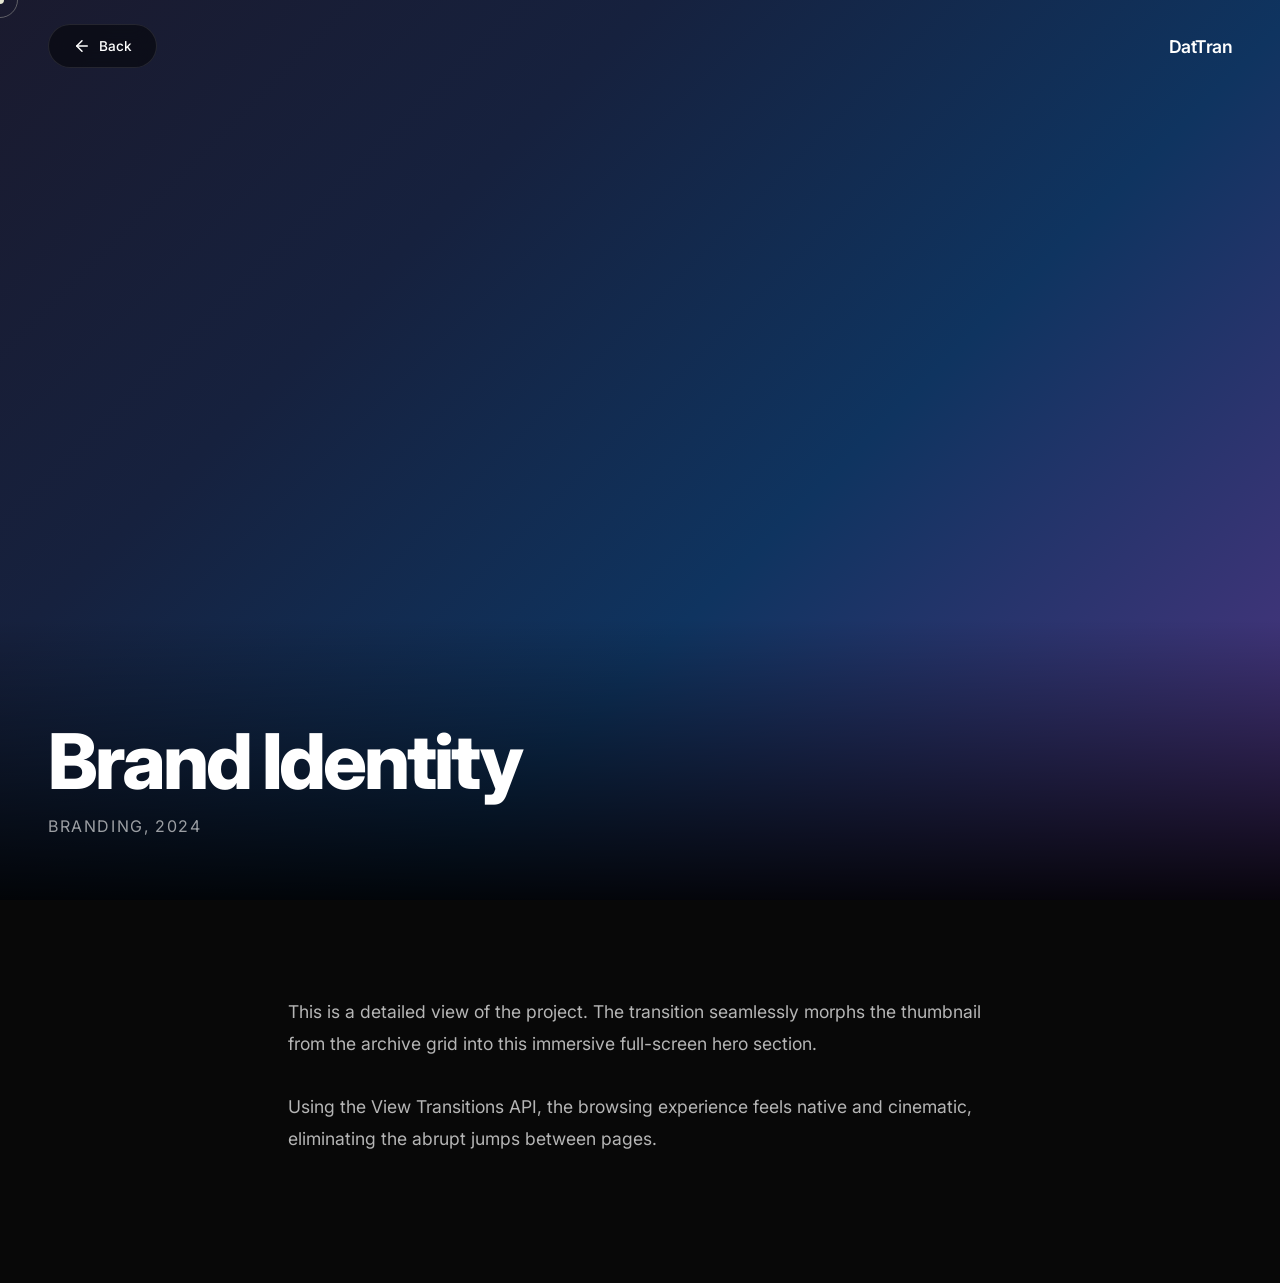
==== project-detail.html @ 558b8478 "Add files via upload" ====
<!DOCTYPE html>
<html lang="en">
<head>
  <meta charset="UTF-8" />
  <meta name="viewport" content="width=device-width, initial-scale=1.0" />
  <title>DatTran — Project Detail</title>
  
  <meta name="theme-color" content="#080808" id="meta-theme-color" />

  <link rel="preconnect" href="https://fonts.googleapis.com" />
  <link rel="preconnect" href="https://fonts.gstatic.com" crossorigin />
  <link href="https://fonts.googleapis.com/css2?family=Inter:ital,opsz,wght@0,14..32,100..900;1,14..32,100..900&display=swap" rel="stylesheet" />
  
  <style>
    *, *::before, *::after { box-sizing: border-box; margin: 0; padding: 0; }
    body { background: #080808; color: #fff; font-family: 'Inter', sans-serif; overflow-x: hidden; cursor: none; transition: background-color 0.5s ease, color 0.5s ease; }
    
    a:focus-visible, button:focus-visible, [tabindex]:focus-visible { outline: 2px solid #fff; outline-offset: 3px; border-radius: 2px; }

    /* ── CURSOR ── */
    #cursor-dot { position: fixed; pointer-events: none; z-index: 10002; width: 8px; height: 8px; border-radius: 50%; background: #fff; transform: translate(-50%, -50%); transition: opacity 0.3s, transform 0.2s, width 0.2s, height 0.2s, background-color 0.5s; mix-blend-mode: difference; }
    #cursor-ring { position: fixed; pointer-events: none; z-index: 10001; width: 36px; height: 36px; border-radius: 50%; border: 1px solid rgba(255, 255, 255, 0.35); transform: translate(-50%, -50%); transition: opacity 0.3s, width 0.2s, height 0.2s, border-color 0.5s; mix-blend-mode: difference; }
    #cursor-dot.hover { transform: translate(-50%, -50%) scale(1.8); }
    #cursor-ring.hover { width: 56px; height: 56px; }

    /* ── VIEW TRANSITIONS ── */
    @view-transition {
      navigation: auto;
    }
    ::view-transition-old(root),
    ::view-transition-new(root) {
      animation: none;
      mix-blend-mode: normal;
    }
    ::view-transition-old(project-thumb),
    ::view-transition-new(project-thumb) {
      animation-duration: 0.8s;
      animation-timing-function: cubic-bezier(0.16, 1, 0.3, 1);
    }

    /* ── NAV ── */
    nav { position: fixed; top: 0; left: 0; right: 0; z-index: 100; padding: 1.5rem 3rem; display: flex; align-items: center; justify-content: space-between; }
    .nav-logo { font-family: 'Inter', sans-serif; font-weight: 600; font-size: 1.1rem; color: #fff; letter-spacing: -0.03em; text-decoration: none; cursor: none; }
    
    .back-btn {
      display: inline-flex; align-items: center; gap: 0.5rem;
      background: rgba(0,0,0,0.5); backdrop-filter: blur(10px);
      padding: 0.75rem 1.5rem; border-radius: 9999px;
      color: #fff; text-decoration: none; font-size: 0.85rem;
      font-weight: 500; cursor: none; border: 1px solid rgba(255,255,255,0.1);
      transition: all 0.3s;
    }
    .back-btn:hover { background: #fff; color: #000; }

    /* ── HERO ── */
    .project-hero {
      width: 100vw;
      height: 100vh;
      position: relative;
      /* view-transition-name: project-thumb; */ /* Set dynamically via JS */
      background: #111; /* fallback */
    }

    .project-info {
      position: absolute;
      bottom: 0; left: 0; right: 0;
      padding: 6rem 3rem 4rem;
      background: linear-gradient(to top, rgba(0,0,0,0.9), transparent);
      z-index: 10;
    }

    .project-title {
      font-size: clamp(3rem, 6vw, 5rem);
      font-weight: 800;
      letter-spacing: -0.04em;
      margin-bottom: 0.5rem;
    }
    .project-meta {
      font-size: 1rem;
      color: rgba(255,255,255,0.6);
      font-weight: 400;
      text-transform: uppercase;
      letter-spacing: 0.1em;
    }

    .content-section {
      padding: 6rem 3rem;
      max-width: 800px;
      margin: 0 auto;
      font-size: 1.1rem;
      line-height: 1.8;
      color: rgba(255,255,255,0.7);
    }
    .content-section p { margin-bottom: 2rem; }

    /* ════ LIGHT MODE OVERRIDES ════ */
    [data-theme='light'] body { background-color: #f8fafc !important; color: #060b14 !important; }
    [data-theme='light'] .project-title, [data-theme='light'] .nav-logo { color: #060b14 !important; }
    [data-theme='light'] #cursor-dot { background: #060b14 !important; width: 5px; height: 5px; mix-blend-mode: normal !important; }
    [data-theme='light'] #cursor-ring { border-color: #060b14 !important; width: 24px; height: 24px; mix-blend-mode: normal !important; }
    [data-theme='light'] .project-info { background: linear-gradient(to top, rgba(248, 250, 252, 0.95), transparent) !important; }
    [data-theme='light'] .content-section { color: rgba(6,11,20,0.8); }
    [data-theme='light'] .back-btn { background: rgba(255,255,255,0.8); color: #000; border-color: rgba(0,0,0,0.1); }
    [data-theme='light'] .back-btn:hover { background: #000; color: #fff; }

  </style>
</head>
<body>
  <div id="cursor-ring"></div><div id="cursor-dot"></div>

  <nav>
    <a href="index.html" class="back-btn">
      <svg width="18" height="18" viewBox="0 0 24 24" fill="none" stroke="currentColor" stroke-width="2" stroke-linecap="round" stroke-linejoin="round"><line x1="19" y1="12" x2="5" y2="12"></line><polyline points="12 19 5 12 12 5"></polyline></svg>
      Back
    </a>
    <a href="index.html" class="nav-logo">DatTran</a>
  </nav>

  <div class="project-hero" id="project-hero">
    <div class="project-info">
      <h1 class="project-title" id="p-title">Project Title</h1>
      <div class="project-meta" id="p-meta">Category, 2024</div>
    </div>
  </div>

  <div class="content-section">
    <p>This is a detailed view of the project. The transition seamlessly morphs the thumbnail from the archive grid into this immersive full-screen hero section.</p>
    <p>Using the View Transitions API, the browsing experience feels native and cinematic, eliminating the abrupt jumps between pages.</p>
  </div>

  <script src="https://cdn.jsdelivr.net/npm/gsap@3.12.5/dist/gsap.min.js"></script>

  <script>
    // PROJECT DATA (Mô phỏng)
    const PROJECTS = {
      'brand-identity': { title: 'Brand Identity', meta: 'Branding, 2024', bg: 'linear-gradient(135deg, #1a1a2e 0%, #16213e 30%, #0f3460 60%, #533483 100%)' },
      'photo-composite': { title: 'Photo Composite', meta: 'Photography, 2024', bg: 'linear-gradient(160deg, #0d0d0d 0%, #1c1c1c 40%, #2d2d2d 100%)' },
      'noir-cosmetics': { title: 'Noir Cosmetics', meta: 'Retouch, 2024', bg: 'linear-gradient(200deg, #0a0a0a 0%, #111 30%, #1e1e1e 70%, #2a1a1a 100%)' },
      'motion-graphics': { title: 'Motion Graphics', meta: 'Motion, 2023', bg: 'linear-gradient(220deg, #0d1117 0%, #1a2332 50%, #0d1117 100%)' }
    };

    const urlParams = new URLSearchParams(window.location.search);
    const projectId = urlParams.get('id') || sessionStorage.getItem('_vtProjectId') || 'brand-identity';
    
    const project = PROJECTS[projectId];
    const hero = document.getElementById('project-hero');
    
    if (project) {
      document.getElementById('p-title').textContent = project.title;
      document.getElementById('p-meta').textContent = project.meta;
      hero.style.background = project.bg;
    }

    // Apply view transition name immediately so browser can match it during entry animation
    if (document.startViewTransition) {
      hero.style.viewTransitionName = 'project-thumb';
    } else {
      // Handle GSAP fallback entry animation
      gsap.fromTo(hero, {
        scale: 0.9, opacity: 0, borderRadius: '20px'
      }, {
        scale: 1, opacity: 1, borderRadius: '0px',
        duration: 0.6, ease: 'power3.out'
      });
    }

    // THEME SYNC
    let currentTheme = localStorage.getItem('theme') || 'dark';
    document.documentElement.setAttribute('data-theme', currentTheme);

    // CURSOR
    const dot = document.getElementById('cursor-dot'); const ring = document.getElementById('cursor-ring');
    let mx = -300, my = -300, rx = -300, ry = -300; let rafId = null;
    document.addEventListener('mousemove', e => { mx = e.clientX; my = e.clientY; dot.style.left = mx + 'px'; dot.style.top  = my + 'px'; if (!rafId) rafId = requestAnimationFrame(tick); });
    document.querySelectorAll('a, button').forEach(el => { el.addEventListener('mouseenter', () => { ring.classList.add('hover'); dot.classList.add('hover'); }); el.addEventListener('mouseleave', () => { ring.classList.remove('hover'); dot.classList.remove('hover'); }); });
    function tick() { rx += (mx - rx) * 0.18; ry += (my - ry) * 0.18; ring.style.left = rx + 'px'; ring.style.top = ry + 'px'; rafId = (Math.abs(mx - rx) < 0.5 && Math.abs(my - ry) < 0.5) ? null : requestAnimationFrame(tick); }
  </script>
</body>
</html>
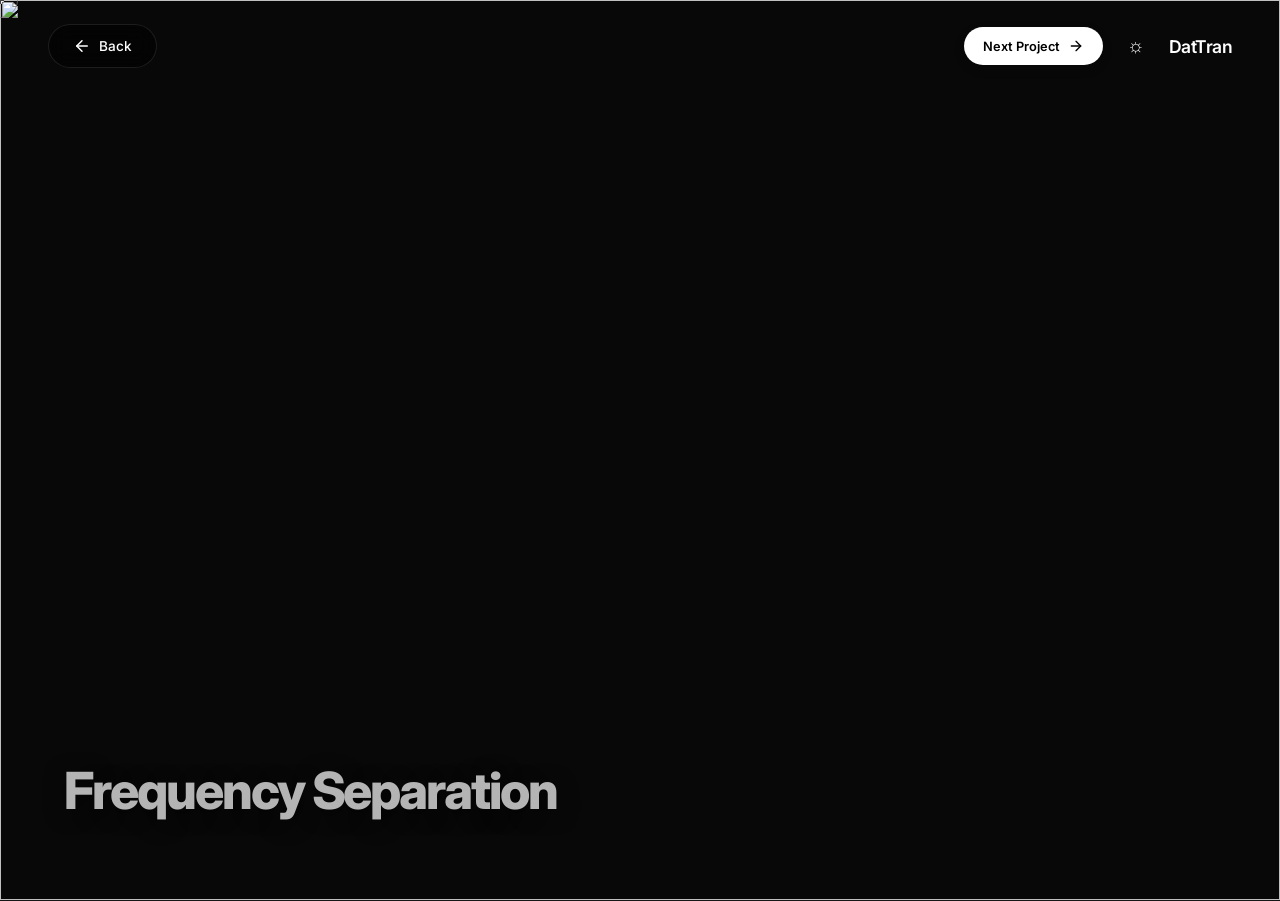
==== commit 858ebab0: "Update project-detail.html" ====
--- a/project-detail.html
+++ b/project-detail.html
@@ -3,6 +3,7 @@
 <head>
   <meta charset="UTF-8" />
   <meta name="viewport" content="width=device-width, initial-scale=1.0" />
+  <meta name="view-transition" content="same-origin" />
   <title>DatTran — Project Detail</title>
   
   <meta name="theme-color" content="#080808" id="meta-theme-color" />
@@ -85,7 +86,7 @@
 
     .content-section {
       padding: 6rem 3rem;
-      max-width: 800px;
+      max-width: 1200px;
       margin: 0 auto;
       font-size: 1.1rem;
       line-height: 1.8;
@@ -103,70 +104,384 @@
     [data-theme='light'] .back-btn { background: rgba(255,255,255,0.8); color: #000; border-color: rgba(0,0,0,0.1); }
     [data-theme='light'] .back-btn:hover { background: #000; color: #fff; }
 
+    /* ── NEXT PROJECT SECTION ── */
+    .next-project-container {
+      text-align: right;
+      padding: 4rem 3rem;
+      border-top: 1px solid rgba(255,255,255,0.1);
+    }
+    [data-theme='light'] .next-project-container {
+      border-top: 1px solid rgba(0,0,0,0.05);
+    }
+    .next-project-btn {
+      display: inline-flex;
+      align-items: center;
+      justify-content: center;
+      background: #fff;
+      color: #000;
+      padding: 1rem 2.5rem;
+      border-radius: 9999px;
+      text-decoration: none;
+      font-weight: 600;
+      font-size: 1.1rem;
+      cursor: none;
+      transition: all 0.3s;
+    }
+    .next-project-btn svg {
+      transition: transform 0.3s ease;
+    }
+    .next-project-btn:hover {
+      background: #ddd;
+      transform: translateY(-2px);
+    }
+    .next-project-btn:hover svg {
+      transform: translateX(6px);
+    }
+    [data-theme='light'] .next-project-btn {
+      background: #000;
+      color: #fff;
+    }
+    [data-theme='light'] .next-project-btn:hover {
+      background: #333;
+    }
+
+    .next-btn-nav {
+      display: inline-flex; align-items: center; gap: 0.5rem;
+      background: #fff; color: #000;
+      padding: 0.7rem 1.2rem; border-radius: 9999px;
+      text-decoration: none; font-size: 0.8rem;
+      font-weight: 600; cursor: none;
+      transition: all 0.3s;
+      box-shadow: 0 4px 12px rgba(0,0,0,0.1);
+    }
+    .next-btn-nav:hover { background: #ddd; transform: translateY(-1px); }
+    .next-btn-nav svg { transition: transform 0.3s ease; }
+    .next-btn-nav:hover svg { transform: translateX(3px); }
+    
+    [data-theme='light'] .next-btn-nav { background: #000; color: #fff; }
+    [data-theme='light'] .next-btn-nav:hover { background: #333; }
+
+    .project-page-section {
+      border-bottom: 1px solid rgba(255,255,255,0.05);
+    }
+    [data-theme='light'] .project-page-section {
+      border-bottom: 1px solid rgba(0,0,0,0.05);
+    }
+
+    /* ── BEHANCE STYLE LAYOUT ── */
+    .case-study-intro {
+      text-align: center;
+      margin: 4rem 0;
+    }
+    .case-meta {
+      font-size: 0.8rem;
+      text-transform: uppercase;
+      letter-spacing: 0.3em;
+      opacity: 0.5;
+      margin-bottom: 1rem;
+    }
+    .case-desc {
+      font-size: 1.2rem;
+      font-style: italic;
+      color: rgba(255,255,255,0.8);
+      max-width: 600px;
+      margin: 0 auto;
+    }
+    [data-theme='light'] .case-desc { color: rgba(0,0,0,0.6); }
+
+    .case-study-roll {
+      display: flex;
+      flex-direction: column;
+      gap: 2rem;
+      width: 100%;
+      max-width: 1100px;
+      margin: 4rem auto;
+    }
+    .case-img {
+      width: 100%;
+      height: auto;
+      display: block;
+      /* transition for smooth loading */
+      opacity: 0;
+      transform: translateY(20px);
+      transition: all 0.8s cubic-bezier(0.16, 1, 0.3, 1);
+    }
+    .case-img.visible {
+      opacity: 1;
+      transform: translateY(0);
+    }
+
+    .behance-embed-container {
+      width: 100%;
+      margin-top: 3rem;
+      border-radius: 12px;
+      overflow: hidden;
+      background: #0f0f0f;
+      border: 1px solid rgba(255,255,255,0.1);
+    }
+    .behance-embed-container iframe {
+      width: 100%;
+      height: 600px; /* Standard height for Behance embeds */
+      border: none;
+      display: block;
+    }
+    [data-theme='light'] .behance-embed-container {
+      background: #fff;
+      border-color: rgba(0,0,0,0.1);
+    }
+
   </style>
 </head>
 <body>
   <div id="cursor-ring"></div><div id="cursor-dot"></div>
 
   <nav>
-    <a href="index.html" class="back-btn">
+    <a href="#" class="back-btn" onclick="handleBackNavigation(event)">
       <svg width="18" height="18" viewBox="0 0 24 24" fill="none" stroke="currentColor" stroke-width="2" stroke-linecap="round" stroke-linejoin="round"><line x1="19" y1="12" x2="5" y2="12"></line><polyline points="12 19 5 12 12 5"></polyline></svg>
       Back
     </a>
-    <a href="index.html" class="nav-logo">DatTran</a>
+
+    <div style="display: flex; align-items: center; gap: 1.5rem;">
+      <div id="nav-next-container"></div>
+      <button id="theme-toggle" style="background: transparent; border: none; color: inherit; cursor: none; font-size: 1.2rem; display: flex; align-items: center; justify-content: center;" aria-label="Toggle Theme">
+        <span id="theme-icon">☼</span>
+      </button>
+      <a href="index.html" class="nav-logo" onclick="handleBackNavigation(event)">DatTran</a>
+    </div>
   </nav>
 
-  <div class="project-hero" id="project-hero">
-    <div class="project-info">
-      <h1 class="project-title" id="p-title">Project Title</h1>
-      <div class="project-meta" id="p-meta">Category, 2024</div>
-    </div>
+  <div id="all-projects-container">
+    <!-- Projects will be rendered here via JS -->
   </div>
 
-  <div class="content-section">
-    <p>This is a detailed view of the project. The transition seamlessly morphs the thumbnail from the archive grid into this immersive full-screen hero section.</p>
-    <p>Using the View Transitions API, the browsing experience feels native and cinematic, eliminating the abrupt jumps between pages.</p>
-  </div>
-
   <script src="https://cdn.jsdelivr.net/npm/gsap@3.12.5/dist/gsap.min.js"></script>
 
   <script>
-    // PROJECT DATA (Mô phỏng)
+    function handleBackNavigation(e) {
+      e.preventDefault();
+      if (document.referrer && document.referrer.includes(window.location.host)) {
+        window.history.back();
+      } else {
+        window.location.href = 'index.html';
+      }
+    }
+
     const PROJECTS = {
-      'brand-identity': { title: 'Brand Identity', meta: 'Branding, 2024', bg: 'linear-gradient(135deg, #1a1a2e 0%, #16213e 30%, #0f3460 60%, #533483 100%)' },
-      'photo-composite': { title: 'Photo Composite', meta: 'Photography, 2024', bg: 'linear-gradient(160deg, #0d0d0d 0%, #1c1c1c 40%, #2d2d2d 100%)' },
-      'noir-cosmetics': { title: 'Noir Cosmetics', meta: 'Retouch, 2024', bg: 'linear-gradient(200deg, #0a0a0a 0%, #111 30%, #1e1e1e 70%, #2a1a1a 100%)' },
-      'motion-graphics': { title: 'Motion Graphics', meta: 'Motion, 2023', bg: 'linear-gradient(220deg, #0d1117 0%, #1a2332 50%, #0d1117 100%)' }
+      'project-1': { 
+        title: 'Frequency Separation', 
+        meta: 'RETOUCH, 2024', 
+        img: 'https://raw.githubusercontent.com/minhdat0801/porfolio/main/14%20colour%20copy.jpg',
+        content: `
+          <div style="width: 100vw; margin-left: calc(50% - 50vw); height: 100vh; display: flex; justify-content: center; align-items: center; position: relative;">
+            <img src="https://github.com/minhdat0801/porfolio/blob/main/2222.gif?raw=true" class="case-img" style="width: 100%; height: 100%; object-fit: contain;" />
+            <div style="position: absolute; bottom: 4rem; left: 4rem; z-index: 10;">
+              <h1 class="project-title" style="margin: 0; font-size: clamp(2rem, 4vw, 3.5rem); text-shadow: 0 4px 20px rgba(0,0,0,0.5);">Frequency Separation</h1>
+            </div>
+          </div>
+        `
+      },
+      'project-2': { 
+        title: 'Contouring', 
+        meta: 'RETOUCH, 2024', 
+        img: 'https://raw.githubusercontent.com/minhdat0801/porfolio/main/9%20contouring%20copy.jpg',
+        content: `
+          <div style="width: 100vw; margin-left: calc(50% - 50vw); height: 100vh; display: flex; justify-content: center; align-items: center; position: relative;">
+            <img src="https://github.com/minhdat0801/porfolio/blob/main/11111.gif?raw=true" class="case-img" style="width: 100%; height: 100%; object-fit: contain;" />
+            <div style="position: absolute; bottom: 4rem; left: 4rem; z-index: 10;">
+              <h1 class="project-title" style="margin: 0; font-size: clamp(2rem, 4vw, 3.5rem); text-shadow: 0 4px 20px rgba(0,0,0,0.5);">Contouring</h1>
+            </div>
+          </div>
+        `
+      },
+      'project-3': { 
+        title: 'Photo Composite', 
+        meta: 'ADVERTISING, 2024', 
+        img: 'https://raw.githubusercontent.com/minhdat0801/porfolio/main/29.png',
+        content: `
+          <div style="width: 100vw; margin-left: calc(50% - 50vw); height: 100vh; display: flex; justify-content: center; align-items: center; position: relative;">
+            <img src="https://mir-s3-cdn-cf.behance.net/project_modules/disp/202e9d212689829.673ef636bc64e.gif" class="case-img" style="width: 100%; height: 100%; object-fit: contain;" />
+            <div style="position: absolute; bottom: 4rem; left: 4rem; z-index: 10;">
+              <h1 class="project-title" style="margin: 0; font-size: clamp(2rem, 4vw, 3.5rem); text-shadow: 0 4px 20px rgba(0,0,0,0.5);">Photo Composite</h1>
+            </div>
+          </div>
+        `
+      },
+      'project-4': { 
+        title: 'Advertising Artwork', 
+        meta: 'ADVERTISING, 2024', 
+        img: 'https://raw.githubusercontent.com/minhdat0801/porfolio/main/Tr%E1%BA%A7n%20Minh%20%C4%90%E1%BA%A1t%20SE182104.png',
+        content: `
+          <div style="width: 100vw; margin-left: calc(50% - 50vw); height: 100vh; display: flex; justify-content: center; align-items: center; position: relative;">
+            <img src="https://mir-s3-cdn-cf.behance.net/project_modules/disp/35b970212689829.673ef636bbf87.gif" class="case-img" style="width: 100%; height: 100%; object-fit: contain;" />
+            <div style="position: absolute; bottom: 4rem; left: 4rem; z-index: 10;">
+              <h1 class="project-title" style="margin: 0; font-size: clamp(2rem, 4vw, 3.5rem); text-shadow: 0 4px 20px rgba(0,0,0,0.5);">Advertising Artwork</h1>
+            </div>
+          </div>
+        `
+      },
+      'john-wick-cosplay': { 
+        title: 'JOHN WICK COSPLAY', 
+        meta: 'PHOTOGRAPHY, STUDIO, 2024', 
+        img: 'https://mir-s3-cdn-cf.behance.net/project_modules/1400/5b7e96192887941.673ec491cda1b.jpg',
+        content: `
+          <div class="case-study-roll">
+            <img src="https://mir-s3-cdn-cf.behance.net/project_modules/1400/5b7e96192887941.673ec491cda1b.jpg" class="case-img" />
+            <img src="https://mir-s3-cdn-cf.behance.net/project_modules/1400/bd6849192887941.673e34acc06d5.jpg" class="case-img" />
+            <img src="https://mir-s3-cdn-cf.behance.net/project_modules/1400/67353d192887941.673e34acc18b2.jpg" class="case-img" />
+            <img src="https://mir-s3-cdn-cf.behance.net/project_modules/1400/fd50ec192887941.673e34acc209a.jpg" class="case-img" />
+            <img src="https://mir-s3-cdn-cf.behance.net/project_modules/1400/aaca01192887941.673e34acc28fa.jpg" class="case-img" />
+            <img src="https://mir-s3-cdn-cf.behance.net/project_modules/1400/7fbf00192887941.673e34acc0e3b.jpg" class="case-img" />
+          </div>
+        `
+      },
+      'project-6': { 
+        title: '2024 INFOGRAPHIC DESIGN', 
+        meta: 'INFOGRAPHIC, DATA VISUALIZATION, 2024', 
+        img: 'https://mir-s3-cdn-cf.behance.net/project_modules/1400/9a2337203584565.6752726375504.png',
+        content: `
+          <div class="case-study-roll">
+            <img src="https://mir-s3-cdn-cf.behance.net/project_modules/1400/9a2337203584565.6752726375504.png" class="case-img" />
+            <img src="https://mir-s3-cdn-cf.behance.net/project_modules/1400/db1863203584565.6752726376430.png" class="case-img" />
+            <img src="https://mir-s3-cdn-cf.behance.net/project_modules/1400/ef1243203584565.675275ba245b4.png" class="case-img" />
+            <img src="https://mir-s3-cdn-cf.behance.net/project_modules/1400/ccd8cc203584565.675275ba24ff7.png" class="case-img" />
+            <img src="https://mir-s3-cdn-cf.behance.net/project_modules/1400/9d470c203584565.669971db3a6d2.jpg" class="case-img" />
+            <img src="https://mir-s3-cdn-cf.behance.net/project_modules/1400/5ec682203584565.675275bb3accd.png" class="case-img" />
+            <img src="https://mir-s3-cdn-cf.behance.net/project_modules/1400/873eeb203584565.6752726375f48.png" class="case-img" />
+            <img src="https://mir-s3-cdn-cf.behance.net/project_modules/1400/8cb905203584565.6752726375a57.png" class="case-img" />
+            <img src="https://mir-s3-cdn-cf.behance.net/project_modules/1400/a019dc203584565.675275bb3b9be.png" class="case-img" />
+            <img src="https://mir-s3-cdn-cf.behance.net/project_modules/1400/45e61d203584565.675275bb3b45e.png" class="case-img" />
+          </div>
+        `
+      },
+      'project-7': { 
+        title: 'APPASTA BRAND IDENTITY', 
+        meta: 'BRANDING, 2024', 
+        img: 'https://mir-s3-cdn-cf.behance.net/project_modules/1400/d9d4ba203180295.66999a92c7b7e.png',
+        content: `
+          <div class="case-study-roll">
+            <img src="https://mir-s3-cdn-cf.behance.net/project_modules/1400/d9d091203180295.6695b7602f46e.gif" class="case-img" />
+            <img src="https://mir-s3-cdn-cf.behance.net/project_modules/1400/d9d4ba203180295.66999a92c7b7e.png" class="case-img" />
+            <img src="https://mir-s3-cdn-cf.behance.net/project_modules/1400/6dbbe6203180295.669997564a4a4.png" class="case-img" />
+            <img src="https://mir-s3-cdn-cf.behance.net/project_modules/1400/68478e203180295.669611cdaa6cf.png" class="case-img" />
+            <img src="https://mir-s3-cdn-cf.behance.net/project_modules/1400/e7d041203180295.6699533fa0123.jpg" class="case-img" />
+            <img src="https://mir-s3-cdn-cf.behance.net/project_modules/1400/bccf49203180295.6699379631939.png" class="case-img" />
+          </div>
+        `
+      },
+      'project-8': { 
+        title: 'Die With A Smile (Lyrics Video)', 
+        meta: 'MOTION GRAPHICS, LYRIC VIDEO, 2024', 
+        img: 'https://mir-s3-cdn-cf.behance.net/project_modules/1400/29626c211853067.672af12e553b1.png',
+        content: `
+          <div class="case-study-roll">
+            <div class="video-container" style="width: 100%; max-width: 1400px; aspect-ratio: 16/9; margin: 0 auto 2rem; background: #000; border-radius: 8px; overflow: hidden;">
+              <iframe width="100%" height="100%" src="https://www.youtube.com/embed/GHyeCRcLLj0?si=wYpZZwQvZywWFY0a" title="YouTube video player" frameborder="0" allow="accelerometer; autoplay; clipboard-write; encrypted-media; gyroscope; picture-in-picture; web-share" referrerpolicy="strict-origin-when-cross-origin" allowfullscreen></iframe>
+            </div>
+            <div style="text-align: center; margin-bottom: 3rem; margin-top: -1rem;">
+              <a href="https://www.youtube.com/watch?v=GHyeCRcLLj0" target="_blank" style="color: rgba(255,255,255,0.4); font-size: 0.8rem; text-decoration: underline;">Video not playing? Watch on YouTube ↗</a>
+            </div>
+            <img src="https://mir-s3-cdn-cf.behance.net/project_modules/1400/29626c211853067.672af12e553b1.png" class="case-img" />
+            <img src="https://mir-s3-cdn-cf.behance.net/project_modules/1400/fb867d211853067.6741fe68de35f.gif" class="case-img" />
+            <img src="https://mir-s3-cdn-cf.behance.net/project_modules/1400/26fe5b211853067.6741fe68dec5a.gif" class="case-img" />
+            <img src="https://mir-s3-cdn-cf.behance.net/project_modules/1400/f0b2d8211853067.6741fe68df15c.gif" class="case-img" />
+            <img src="https://mir-s3-cdn-cf.behance.net/project_modules/1400/d92d1c211853067.6741fe6a900ad.gif" class="case-img" />
+            <img src="https://mir-s3-cdn-cf.behance.net/project_modules/1400/a09b52211853067.6741fe6a90541.gif" class="case-img" />
+            <img src="https://mir-s3-cdn-cf.behance.net/project_modules/1400/e7c8a4211853067.6741fe6a909e6.gif" class="case-img" />
+            <img src="https://mir-s3-cdn-cf.behance.net/project_modules/1400/5be1f8211853067.6741fe6b63a98.gif" class="case-img" />
+            <img src="https://mir-s3-cdn-cf.behance.net/project_modules/1400/f8febb211853067.6741fe6b63f08.gif" class="case-img" />
+          </div>
+        `
+      }
     };
 
+    const PROJECT_ORDER = [
+      'project-1', 'project-2', 'project-3', 'project-4', 
+      'john-wick-cosplay', 'project-6', 'project-7', 'project-8'
+    ];
+
     const urlParams = new URLSearchParams(window.location.search);
-    const projectId = urlParams.get('id') || sessionStorage.getItem('_vtProjectId') || 'brand-identity';
-    
-    const project = PROJECTS[projectId];
-    const hero = document.getElementById('project-hero');
-    
-    if (project) {
-      document.getElementById('p-title').textContent = project.title;
-      document.getElementById('p-meta').textContent = project.meta;
-      hero.style.background = project.bg;
-    }
-
-    // Apply view transition name immediately so browser can match it during entry animation
-    if (document.startViewTransition) {
-      hero.style.viewTransitionName = 'project-thumb';
-    } else {
-      // Handle GSAP fallback entry animation
-      gsap.fromTo(hero, {
-        scale: 0.9, opacity: 0, borderRadius: '20px'
-      }, {
-        scale: 1, opacity: 1, borderRadius: '0px',
-        duration: 0.6, ease: 'power3.out'
-      });
-    }
-
-    // THEME SYNC
+    let targetId = urlParams.get('id') || sessionStorage.getItem('_vtProjectId') || PROJECT_ORDER[0];
+
+    // Ensure the ID exists, fallback to first project
+    if (!PROJECTS[targetId]) {
+      targetId = PROJECT_ORDER[0];
+    }
+
+    const p = PROJECTS[targetId];
+    const container = document.getElementById('all-projects-container');
+
+    // Find the next project for the "Next Project" section
+    const currentIndex = PROJECT_ORDER.indexOf(targetId);
+    const nextIndex = (currentIndex + 1) % PROJECT_ORDER.length;
+    const nextProjectId = PROJECT_ORDER[nextIndex];
+    const nextProject = PROJECTS[nextProjectId];
+
+    // Render only the specific project
+    const section = document.createElement('div');
+    section.className = 'project-page-section';
+    section.id = `project-${targetId}`;
+    section.innerHTML = `
+      <div class="content-section" style="padding-top: 0; padding-bottom: 0;">
+        ${p.content ? p.content : `
+          <div style="width: 100vw; margin-left: calc(50% - 50vw); min-height: 100vh; display: flex; justify-content: center; align-items: center; background: #080808; position: relative;">
+            <img src="${p.img}" class="case-img" style="width: 100%; height: auto; max-height: 100vh; object-fit: contain;" />
+            <div style="position: absolute; bottom: 4rem; left: 4rem; z-index: 10;">
+              <h1 class="project-title" style="margin: 0; font-size: clamp(2rem, 4vw, 3.5rem); text-shadow: 0 4px 20px rgba(0,0,0,0.5);">${p.title}</h1>
+            </div>
+          </div>
+        `}
+        ${p.behanceUrl ? `
+          <div class="behance-embed-container">
+            <iframe src="${p.behanceUrl}" allowfullscreen lazyload title="${p.title} on Behance"></iframe>
+          </div>
+        ` : ''}
+      </div>
+    `;
+    container.appendChild(section);
+
+    // Render Next Project Button in Nav
+    const navNextContainer = document.getElementById('nav-next-container');
+    if (navNextContainer) {
+      navNextContainer.innerHTML = `
+        <a href="project-detail.html?id=${nextProjectId}" class="next-btn-nav" onclick="navigateToNext(event, '${nextProjectId}')">
+          Next Project
+          <svg width="16" height="16" viewBox="0 0 24 24" fill="none" stroke="currentColor" stroke-width="2" stroke-linecap="round" stroke-linejoin="round"><line x1="5" y1="12" x2="19" y2="12"></line><polyline points="12 5 19 12 12 19"></polyline></svg>
+        </a>
+      `;
+    }
+
+    function navigateToNext(e, id) {
+      e.preventDefault();
+      sessionStorage.setItem('_vtProjectId', id);
+      window.location.href = `project-detail.html?id=${id}`;
+    }
+
+    const heroElement = section.querySelector('.project-hero') || section.querySelector('.case-img');
+    if (heroElement) {
+      if (document.startViewTransition) {
+        heroElement.style.viewTransitionName = 'project-thumb';
+      } else {
+        gsap.fromTo(heroElement, { scale: 0.9, opacity: 0 }, { scale: 1, opacity: 1, duration: 0.6, ease: 'power3.out' });
+      }
+    }
+
+    window.scrollTo(0, 0);
+
+    // THEME SYNC & TOGGLE
     let currentTheme = localStorage.getItem('theme') || 'dark';
     document.documentElement.setAttribute('data-theme', currentTheme);
+    const themeToggle = document.getElementById('theme-toggle');
+    const themeIcon = document.getElementById('theme-icon');
+    if (themeIcon) themeIcon.textContent = currentTheme === 'dark' ? '☼' : '☾';
+
+    if (themeToggle) {
+      themeToggle.addEventListener('click', () => {
+        currentTheme = currentTheme === 'dark' ? 'light' : 'dark';
+        document.documentElement.setAttribute('data-theme', currentTheme);
+        localStorage.setItem('theme', currentTheme);
+        themeIcon.textContent = currentTheme === 'dark' ? '☼' : '☾';
+      });
+    }
 
     // CURSOR
     const dot = document.getElementById('cursor-dot'); const ring = document.getElementById('cursor-ring');
@@ -174,6 +489,17 @@
     document.addEventListener('mousemove', e => { mx = e.clientX; my = e.clientY; dot.style.left = mx + 'px'; dot.style.top  = my + 'px'; if (!rafId) rafId = requestAnimationFrame(tick); });
     document.querySelectorAll('a, button').forEach(el => { el.addEventListener('mouseenter', () => { ring.classList.add('hover'); dot.classList.add('hover'); }); el.addEventListener('mouseleave', () => { ring.classList.remove('hover'); dot.classList.remove('hover'); }); });
     function tick() { rx += (mx - rx) * 0.18; ry += (my - ry) * 0.18; ring.style.left = rx + 'px'; ring.style.top = ry + 'px'; rafId = (Math.abs(mx - rx) < 0.5 && Math.abs(my - ry) < 0.5) ? null : requestAnimationFrame(tick); }
+
+    // Intersection Observer for case study images
+    const caseImgObserver = new IntersectionObserver((entries) => {
+      entries.forEach(entry => {
+        if (entry.isIntersecting) {
+          entry.target.classList.add('visible');
+        }
+      });
+    }, { threshold: 0.1 });
+
+    document.querySelectorAll('.case-img').forEach(img => caseImgObserver.observe(img));
   </script>
 </body>
 </html>
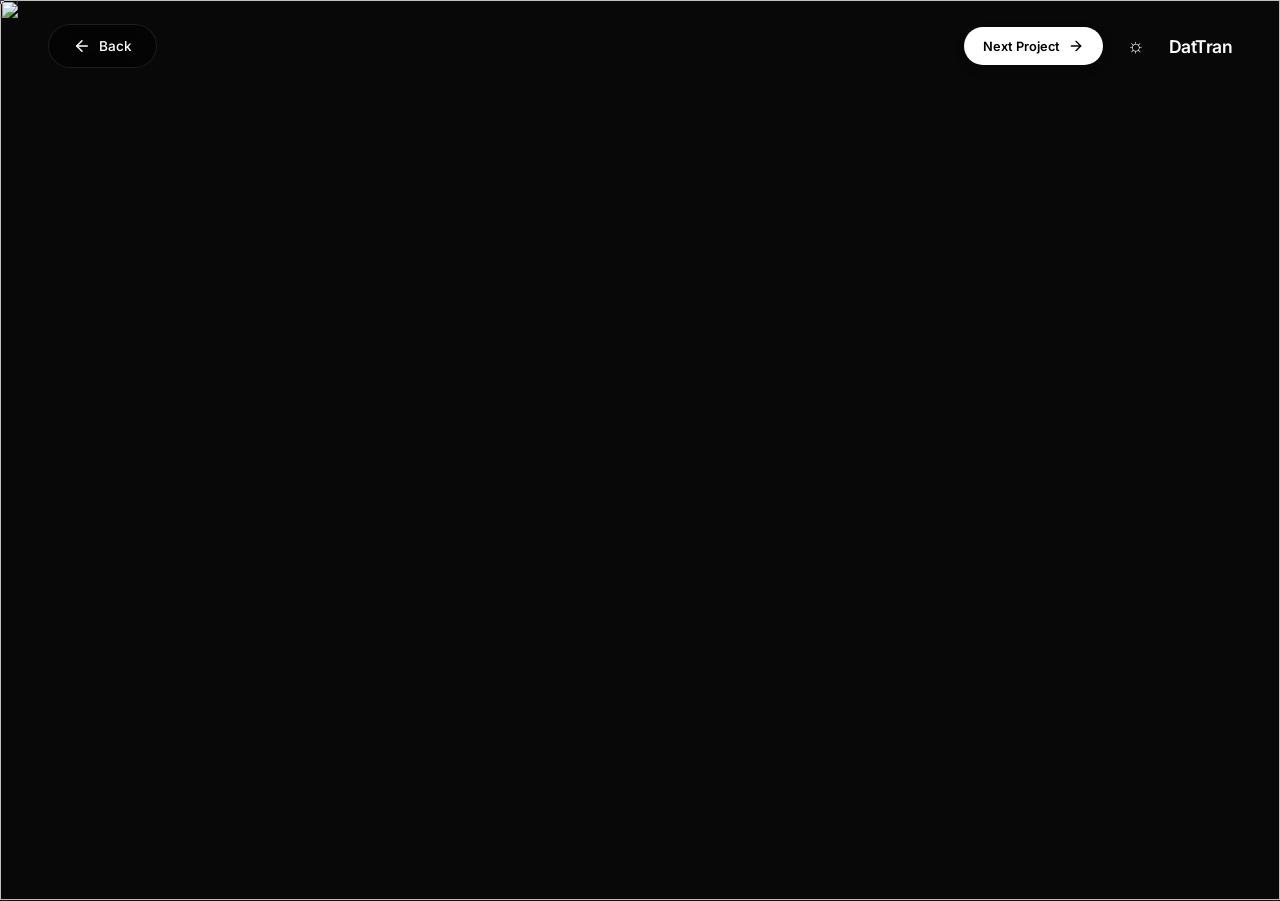
==== commit 52bd2829: "Update project-detail.html" ====
--- a/project-detail.html
+++ b/project-detail.html
@@ -230,6 +230,41 @@
       border-color: rgba(0,0,0,0.1);
     }
 
+    /* ════ MOBILE RESPONSIVENESS ════ */
+    @media (max-width: 768px) {
+      nav { padding: 1rem 1.5rem; }
+      .project-info { padding: 4rem 1.5rem 2rem; }
+      .project-title { font-size: clamp(2rem, 8vw, 3.5rem) !important; }
+      .content-section { padding: 3rem 1.5rem; }
+      .next-project-container { padding: 2rem 1.5rem; text-align: center; }
+      
+      /* Hide custom cursor on mobile */
+      #cursor-dot, #cursor-ring { display: none !important; }
+      body, a, button, .back-btn, .next-btn-nav, .nav-logo { cursor: auto !important; }
+
+      .case-study-intro { margin: 2rem 1.5rem; }
+      .case-study-roll { gap: 1rem; margin: 2rem auto; }
+      
+      /* Make sure Behance embed fits */
+      .behance-embed-container iframe { height: 400px; }
+      
+      /* Adjust nav logo & controls for tight space */
+      .nav-logo { font-size: 1rem; }
+      .back-btn { padding: 0.5rem 1rem; font-size: 0.8rem; }
+      
+      /* Next project nav button text wrap/scale */
+      .next-btn-nav { padding: 0.5rem 1rem; font-size: 0.75rem; }
+      
+      /* Adjust inline font sizes for mobile if they were hardcoded */
+      div[style*="font-size: clamp"] h1 { font-size: clamp(1.8rem, 6vw, 2.5rem) !important; }
+    }
+    
+    @media (max-width: 480px) {
+      .project-title { font-size: clamp(1.8rem, 10vw, 2.5rem) !important; }
+      .content-section { font-size: 1rem; }
+      .behance-embed-container iframe { height: 300px; }
+    }
+
   </style>
 </head>
 <body>
@@ -274,9 +309,6 @@
         content: `
           <div style="width: 100vw; margin-left: calc(50% - 50vw); height: 100vh; display: flex; justify-content: center; align-items: center; position: relative;">
             <img src="https://github.com/minhdat0801/porfolio/blob/main/2222.gif?raw=true" class="case-img" style="width: 100%; height: 100%; object-fit: contain;" />
-            <div style="position: absolute; bottom: 4rem; left: 4rem; z-index: 10;">
-              <h1 class="project-title" style="margin: 0; font-size: clamp(2rem, 4vw, 3.5rem); text-shadow: 0 4px 20px rgba(0,0,0,0.5);">Frequency Separation</h1>
-            </div>
           </div>
         `
       },
@@ -287,9 +319,6 @@
         content: `
           <div style="width: 100vw; margin-left: calc(50% - 50vw); height: 100vh; display: flex; justify-content: center; align-items: center; position: relative;">
             <img src="https://github.com/minhdat0801/porfolio/blob/main/11111.gif?raw=true" class="case-img" style="width: 100%; height: 100%; object-fit: contain;" />
-            <div style="position: absolute; bottom: 4rem; left: 4rem; z-index: 10;">
-              <h1 class="project-title" style="margin: 0; font-size: clamp(2rem, 4vw, 3.5rem); text-shadow: 0 4px 20px rgba(0,0,0,0.5);">Contouring</h1>
-            </div>
           </div>
         `
       },
@@ -300,9 +329,6 @@
         content: `
           <div style="width: 100vw; margin-left: calc(50% - 50vw); height: 100vh; display: flex; justify-content: center; align-items: center; position: relative;">
             <img src="https://mir-s3-cdn-cf.behance.net/project_modules/disp/202e9d212689829.673ef636bc64e.gif" class="case-img" style="width: 100%; height: 100%; object-fit: contain;" />
-            <div style="position: absolute; bottom: 4rem; left: 4rem; z-index: 10;">
-              <h1 class="project-title" style="margin: 0; font-size: clamp(2rem, 4vw, 3.5rem); text-shadow: 0 4px 20px rgba(0,0,0,0.5);">Photo Composite</h1>
-            </div>
           </div>
         `
       },
@@ -313,9 +339,6 @@
         content: `
           <div style="width: 100vw; margin-left: calc(50% - 50vw); height: 100vh; display: flex; justify-content: center; align-items: center; position: relative;">
             <img src="https://mir-s3-cdn-cf.behance.net/project_modules/disp/35b970212689829.673ef636bbf87.gif" class="case-img" style="width: 100%; height: 100%; object-fit: contain;" />
-            <div style="position: absolute; bottom: 4rem; left: 4rem; z-index: 10;">
-              <h1 class="project-title" style="margin: 0; font-size: clamp(2rem, 4vw, 3.5rem); text-shadow: 0 4px 20px rgba(0,0,0,0.5);">Advertising Artwork</h1>
-            </div>
           </div>
         `
       },
@@ -335,60 +358,41 @@
         `
       },
       'project-6': { 
+        title: 'Die With A Smile (Lyrics Video)', 
+        meta: 'ANIMATION, 2024', 
+        img: 'https://github.com/minhdat0801/porfolio/blob/main/Asset%209.png?raw=true',
+        content: `
+          <div style="width: 100vw; margin-left: calc(50% - 50vw); min-height: 100vh; display: flex; justify-content: center; align-items: center; background: #080808; position: relative;">
+            <img src="https://github.com/minhdat0801/porfolio/blob/main/Asset%209.png?raw=true" class="case-img" style="width: 100%; height: auto; max-height: 100vh; object-fit: contain;" />
+          </div>
+          <div class="behance-embed-container">
+            <iframe src="https://www.behance.net/embed/project/211853067?ilo0=1" height="316" width="404" allowfullscreen lazyload frameborder="0" allow="clipboard-write" refererPolicy="strict-origin-when-cross-origin"></iframe>
+          </div>
+        `
+      },
+      'project-7': { 
         title: '2024 INFOGRAPHIC DESIGN', 
-        meta: 'INFOGRAPHIC, DATA VISUALIZATION, 2024', 
-        img: 'https://mir-s3-cdn-cf.behance.net/project_modules/1400/9a2337203584565.6752726375504.png',
-        content: `
-          <div class="case-study-roll">
-            <img src="https://mir-s3-cdn-cf.behance.net/project_modules/1400/9a2337203584565.6752726375504.png" class="case-img" />
-            <img src="https://mir-s3-cdn-cf.behance.net/project_modules/1400/db1863203584565.6752726376430.png" class="case-img" />
-            <img src="https://mir-s3-cdn-cf.behance.net/project_modules/1400/ef1243203584565.675275ba245b4.png" class="case-img" />
-            <img src="https://mir-s3-cdn-cf.behance.net/project_modules/1400/ccd8cc203584565.675275ba24ff7.png" class="case-img" />
-            <img src="https://mir-s3-cdn-cf.behance.net/project_modules/1400/9d470c203584565.669971db3a6d2.jpg" class="case-img" />
-            <img src="https://mir-s3-cdn-cf.behance.net/project_modules/1400/5ec682203584565.675275bb3accd.png" class="case-img" />
-            <img src="https://mir-s3-cdn-cf.behance.net/project_modules/1400/873eeb203584565.6752726375f48.png" class="case-img" />
-            <img src="https://mir-s3-cdn-cf.behance.net/project_modules/1400/8cb905203584565.6752726375a57.png" class="case-img" />
-            <img src="https://mir-s3-cdn-cf.behance.net/project_modules/1400/a019dc203584565.675275bb3b9be.png" class="case-img" />
-            <img src="https://mir-s3-cdn-cf.behance.net/project_modules/1400/45e61d203584565.675275bb3b45e.png" class="case-img" />
-          </div>
-        `
-      },
-      'project-7': { 
+        meta: 'ADVERTISING, 2024', 
+        img: 'https://mir-s3-cdn-cf.behance.net/projects/original_webp/07f751203584565.Y3JvcCwzMDAwLDIzNDYsMCw2Njg.png',
+        content: `
+          <div style="width: 100vw; margin-left: calc(50% - 50vw); min-height: 100vh; display: flex; justify-content: center; align-items: center; background: #080808; position: relative;">
+            <img src="https://mir-s3-cdn-cf.behance.net/projects/original_webp/07f751203584565.Y3JvcCwzMDAwLDIzNDYsMCw2Njg.png" class="case-img" style="width: 100%; height: auto; max-height: 100vh; object-fit: contain;" />
+          </div>
+          <div class="behance-embed-container">
+            <iframe src="https://www.behance.net/embed/project/203584565?ilo0=1" height="316" width="404" allowfullscreen lazyload frameborder="0" allow="clipboard-write" refererPolicy="strict-origin-when-cross-origin"></iframe>
+          </div>
+        `
+      },
+      'project-8': { 
         title: 'APPASTA BRAND IDENTITY', 
         meta: 'BRANDING, 2024', 
-        img: 'https://mir-s3-cdn-cf.behance.net/project_modules/1400/d9d4ba203180295.66999a92c7b7e.png',
-        content: `
-          <div class="case-study-roll">
-            <img src="https://mir-s3-cdn-cf.behance.net/project_modules/1400/d9d091203180295.6695b7602f46e.gif" class="case-img" />
-            <img src="https://mir-s3-cdn-cf.behance.net/project_modules/1400/d9d4ba203180295.66999a92c7b7e.png" class="case-img" />
-            <img src="https://mir-s3-cdn-cf.behance.net/project_modules/1400/6dbbe6203180295.669997564a4a4.png" class="case-img" />
-            <img src="https://mir-s3-cdn-cf.behance.net/project_modules/1400/68478e203180295.669611cdaa6cf.png" class="case-img" />
-            <img src="https://mir-s3-cdn-cf.behance.net/project_modules/1400/e7d041203180295.6699533fa0123.jpg" class="case-img" />
-            <img src="https://mir-s3-cdn-cf.behance.net/project_modules/1400/bccf49203180295.6699379631939.png" class="case-img" />
-          </div>
-        `
-      },
-      'project-8': { 
-        title: 'Die With A Smile (Lyrics Video)', 
-        meta: 'MOTION GRAPHICS, LYRIC VIDEO, 2024', 
-        img: 'https://mir-s3-cdn-cf.behance.net/project_modules/1400/29626c211853067.672af12e553b1.png',
-        content: `
-          <div class="case-study-roll">
-            <div class="video-container" style="width: 100%; max-width: 1400px; aspect-ratio: 16/9; margin: 0 auto 2rem; background: #000; border-radius: 8px; overflow: hidden;">
-              <iframe width="100%" height="100%" src="https://www.youtube.com/embed/GHyeCRcLLj0?si=wYpZZwQvZywWFY0a" title="YouTube video player" frameborder="0" allow="accelerometer; autoplay; clipboard-write; encrypted-media; gyroscope; picture-in-picture; web-share" referrerpolicy="strict-origin-when-cross-origin" allowfullscreen></iframe>
-            </div>
-            <div style="text-align: center; margin-bottom: 3rem; margin-top: -1rem;">
-              <a href="https://www.youtube.com/watch?v=GHyeCRcLLj0" target="_blank" style="color: rgba(255,255,255,0.4); font-size: 0.8rem; text-decoration: underline;">Video not playing? Watch on YouTube ↗</a>
-            </div>
-            <img src="https://mir-s3-cdn-cf.behance.net/project_modules/1400/29626c211853067.672af12e553b1.png" class="case-img" />
-            <img src="https://mir-s3-cdn-cf.behance.net/project_modules/1400/fb867d211853067.6741fe68de35f.gif" class="case-img" />
-            <img src="https://mir-s3-cdn-cf.behance.net/project_modules/1400/26fe5b211853067.6741fe68dec5a.gif" class="case-img" />
-            <img src="https://mir-s3-cdn-cf.behance.net/project_modules/1400/f0b2d8211853067.6741fe68df15c.gif" class="case-img" />
-            <img src="https://mir-s3-cdn-cf.behance.net/project_modules/1400/d92d1c211853067.6741fe6a900ad.gif" class="case-img" />
-            <img src="https://mir-s3-cdn-cf.behance.net/project_modules/1400/a09b52211853067.6741fe6a90541.gif" class="case-img" />
-            <img src="https://mir-s3-cdn-cf.behance.net/project_modules/1400/e7c8a4211853067.6741fe6a909e6.gif" class="case-img" />
-            <img src="https://mir-s3-cdn-cf.behance.net/project_modules/1400/5be1f8211853067.6741fe6b63a98.gif" class="case-img" />
-            <img src="https://mir-s3-cdn-cf.behance.net/project_modules/1400/f8febb211853067.6741fe6b63f08.gif" class="case-img" />
+        img: 'https://mir-s3-cdn-cf.behance.net/project_modules/1400_opt_1/d30506203180295.669804e1211d3.png',
+        content: `
+          <div style="width: 100vw; margin-left: calc(50% - 50vw); min-height: 100vh; display: flex; justify-content: center; align-items: center; background: #080808; position: relative;">
+            <img src="https://mir-s3-cdn-cf.behance.net/project_modules/1400_opt_1/d30506203180295.669804e1211d3.png" class="case-img" style="width: 100%; height: auto; max-height: 100vh; object-fit: contain;" />
+          </div>
+          <div class="behance-embed-container">
+            <iframe src="https://www.behance.net/embed/project/203180295?ilo0=1" height="316" width="404" allowfullscreen lazyload frameborder="0" allow="clipboard-write" refererPolicy="strict-origin-when-cross-origin"></iframe>
           </div>
         `
       }
@@ -425,9 +429,6 @@
         ${p.content ? p.content : `
           <div style="width: 100vw; margin-left: calc(50% - 50vw); min-height: 100vh; display: flex; justify-content: center; align-items: center; background: #080808; position: relative;">
             <img src="${p.img}" class="case-img" style="width: 100%; height: auto; max-height: 100vh; object-fit: contain;" />
-            <div style="position: absolute; bottom: 4rem; left: 4rem; z-index: 10;">
-              <h1 class="project-title" style="margin: 0; font-size: clamp(2rem, 4vw, 3.5rem); text-shadow: 0 4px 20px rgba(0,0,0,0.5);">${p.title}</h1>
-            </div>
           </div>
         `}
         ${p.behanceUrl ? `
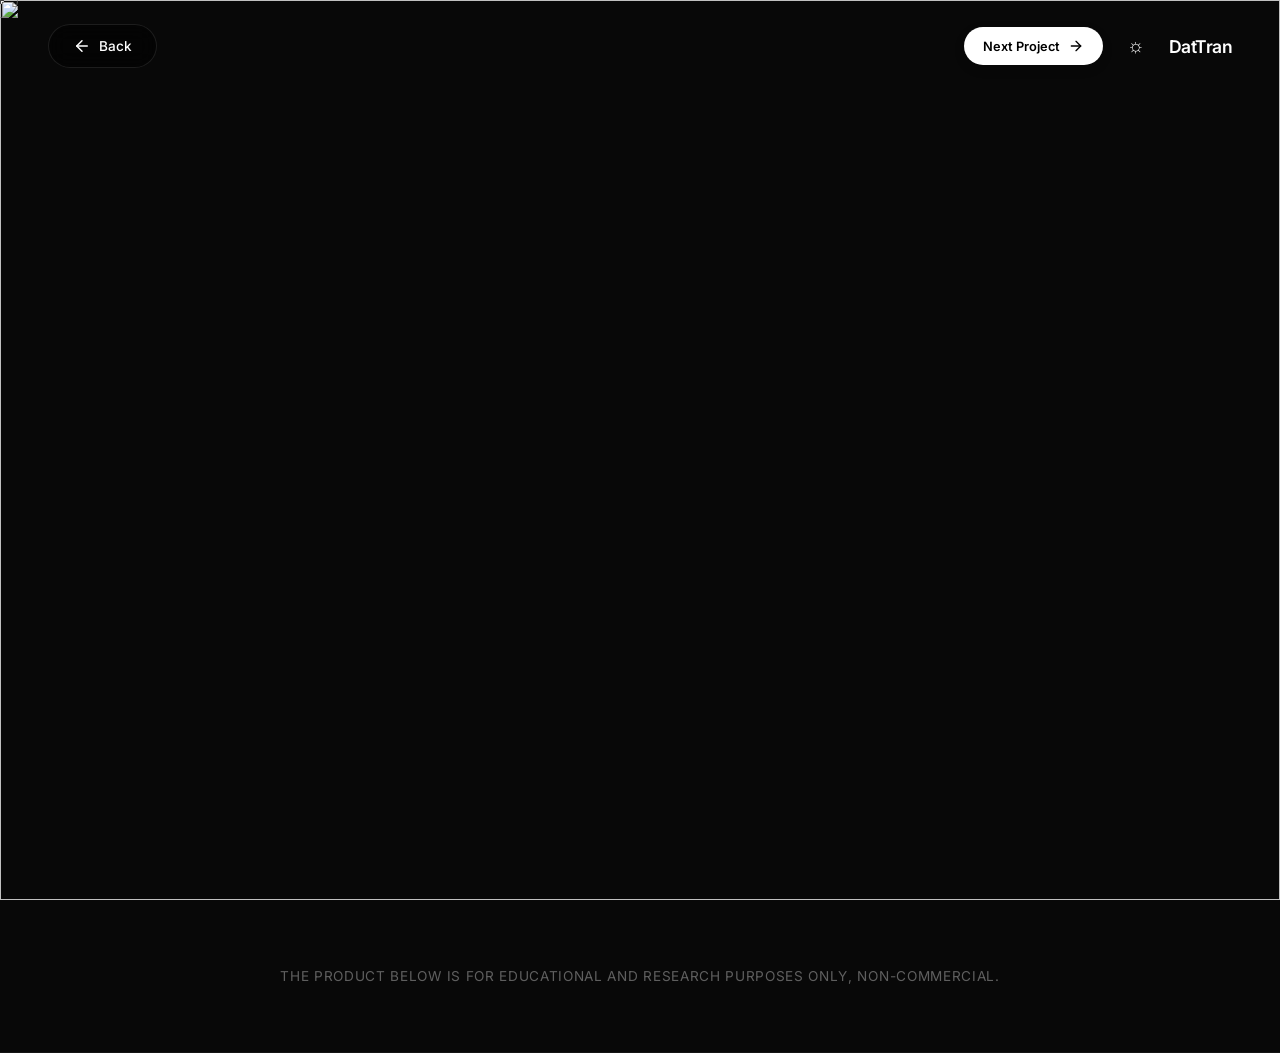
==== commit d6872b64: "Update project-detail.html" ====
--- a/project-detail.html
+++ b/project-detail.html
@@ -436,6 +436,9 @@
             <iframe src="${p.behanceUrl}" allowfullscreen lazyload title="${p.title} on Behance"></iframe>
           </div>
         ` : ''}
+        <div style="padding: 4rem 0; text-align: center; font-size: 0.85rem; opacity: 0.5; letter-spacing: 0.05em;">
+          THE PRODUCT BELOW IS FOR EDUCATIONAL AND RESEARCH PURPOSES ONLY, NON-COMMERCIAL.
+        </div>
       </div>
     `;
     container.appendChild(section);
